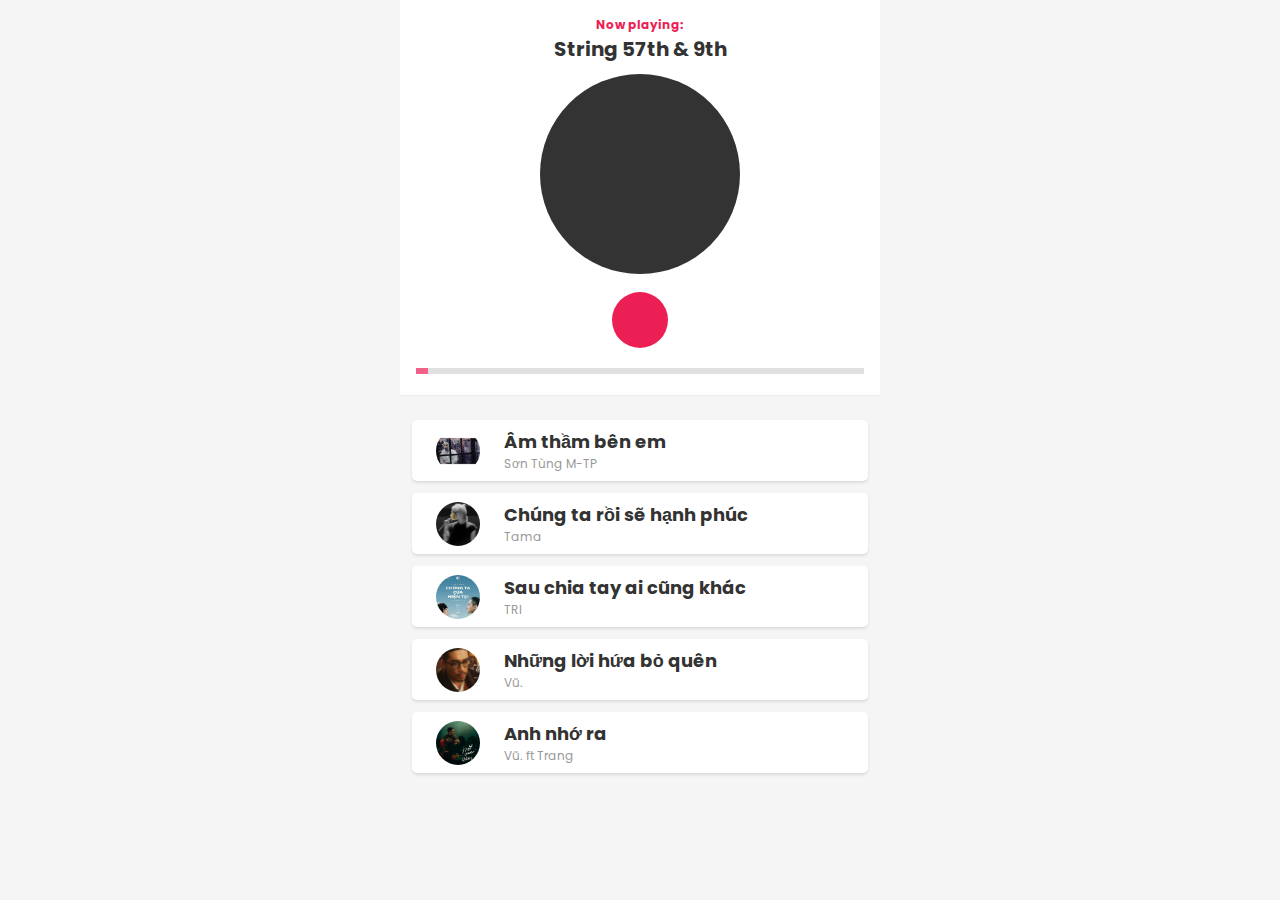
==== code_music_player/index.html @ 1160eea0 "Học tới chương làm bài tập thực thành, cụ thể là làm music_player" ====
<!DOCTYPE html>
<html lang="en">

<head>
    <meta charset="UTF-8">
    <meta name="viewport" content="width=device-width, initial-scale=1.0">
    <title>Music player</title>
    <link rel="stylesheet" href="https://cdnjs.cloudflare.com/ajax/libs/font-awesome/5.15.2/css/all.min.css"
        integrity="sha512-HK5fgLBL+xu6dm/Ii3z4xhlSUyZgTT9tuc/hSrtw6uzJOvgRr2a9jyxxT1ely+B+xFAmJKVSTbpM/CuL7qxO8w=="
        crossorigin="anonymous" />
    <link rel="preconnect" href="https://fonts.gstatic.com">
    <link href="https://fonts.googleapis.com/css2?family=Poppins:wght@300;400;600&display=swap" rel="stylesheet">
    <link rel="stylesheet" href="./style.css">
</head>

<body>
    <div class="player">
        <!-- Dashboard -->
        <div class="dashboard">
            <!-- Header -->
            <header>
                <h4>Now playing:</h4>
                <h2>String 57th & 9th</h2>
            </header>

            <!-- CD -->
            <div class="cd">
                <div class="cd-thumb"
                    style="background-image: url('https://i.ytimg.com/vi/jTLhQf5KJSc/maxresdefault.jpg')">
                </div>
            </div>

            <!-- Control -->
            <div class="control">
                <div class="btn btn-repeat">
                    <i class="fas fa-redo"></i>
                </div>
                <div class="btn btn-prev">
                    <i class="fas fa-step-backward"></i>
                </div>
                <div class="btn btn-toggle-play">
                    <i class="fas fa-pause icon-pause"></i>
                    <i class="fas fa-play icon-play"></i>
                </div>
                <div class="btn btn-next">
                    <i class="fas fa-step-forward"></i>
                </div>
                <div class="btn btn-random">
                    <i class="fas fa-random"></i>
                </div>
            </div>

            <input id="progress" class="progress" type="range" value="0" step="1" min="0" max="100">

            <audio id="audio" src=""></audio>
        </div>

        <!-- Playlist -->
        <div class="playlist">
            <div class="song">
                <div class="thumb"
                    style="background-image: url('https://i.ytimg.com/vi/jTLhQf5KJSc/maxresdefault.jpg')">
                </div>
                <div class="body">
                    <h3 class="title">Music name</h3>
                    <p class="author">Singer</p>
                </div>
                <div class="option">
                    <i class="fas fa-ellipsis-h"></i>
                </div>
            </div>
            <div class="song">
                <div class="thumb"
                    style="background-image: url('https://i.ytimg.com/vi/jTLhQf5KJSc/maxresdefault.jpg')">
                </div>
                <div class="body">
                    <h3 class="title">Music name</h3>
                    <p class="author">Singer</p>
                </div>
                <div class="option">
                    <i class="fas fa-ellipsis-h"></i>
                </div>
            </div>
            <div class="song">
                <div class="thumb"
                    style="background-image: url('https://i.ytimg.com/vi/jTLhQf5KJSc/maxresdefault.jpg')">
                </div>
                <div class="body">
                    <h3 class="title">Music name</h3>
                    <p class="author">Singer</p>
                </div>
                <div class="option">
                    <i class="fas fa-ellipsis-h"></i>
                </div>
            </div>
        </div>
    </div>

    <script src="./main.js"></script>
</body>

</html>
---- code_music_player/style.css ----
:root {
    --primary-color: #ec1f55;
    --text-color: #333;
}

* {
    padding: 0;
    margin: 0;
    box-sizing: inherit;
}

body {
    background-color: #f5f5f5;
}

html {
    box-sizing: border-box;
    font-family: "Poppins", sans-serif;
}

.player {
    position: relative;
    max-width: 480px;
    margin: 0 auto;
}

.player .icon-pause {
    display: none;
}

.player.playing .icon-pause {
    display: inline-block;
}

.player.playing .icon-play {
    display: none;
}

.dashboard {
    padding: 16px 16px 14px;
    background-color: #fff;
    position: fixed;
    top: 0;
    width: 100%;
    max-width: 480px;
    border-bottom: 1px solid #ebebeb;
}

/* HEADER */
header {
    text-align: center;
    margin-bottom: 10px;
}

header h4 {
    color: var(--primary-color);
    font-size: 12px;
}

header h2 {
    color: var(--text-color);
    font-size: 20px;
}

/* CD */
.cd {
    display: flex;
    margin: auto;
    width: 200px;
}

.cd-thumb {
    width: 100%;
    padding-top: 100%;
    border-radius: 50%;
    background-color: #333;
    background-size: cover;
    margin: auto;
}

/* CONTROL */
.control {
    display: flex;
    align-items: center;
    justify-content: space-around;
    padding: 18px 0 8px 0;
}

.control .btn {
    color: #666;
    padding: 18px;
    font-size: 18px;
}

.control .btn.active {
    color: var(--primary-color);
}

.control .btn-toggle-play {
    width: 56px;
    height: 56px;
    border-radius: 50%;
    font-size: 24px;
    color: #fff;
    display: flex;
    align-items: center;
    justify-content: center;
    background-color: var(--primary-color);
}

.progress {
    width: 100%;
    -webkit-appearance: none;
    height: 6px;
    background: #d3d3d3;
    outline: none;
    opacity: 0.7;
    -webkit-transition: 0.2s;
    transition: opacity 0.2s;
}

.progress::-webkit-slider-thumb {
    -webkit-appearance: none;
    appearance: none;
    width: 12px;
    height: 6px;
    background-color: var(--primary-color);
    cursor: pointer;
}

/* PLAYLIST */
.playlist {
    margin-top: 408px;
    padding: 12px;
}

.song {
    display: flex;
    align-items: center;
    margin-bottom: 12px;
    background-color: #fff;
    padding: 8px 16px;
    border-radius: 5px;
    box-shadow: 0 2px 3px rgba(0, 0, 0, 0.1);
}

.song.active {
    background-color: var(--primary-color);
}

.song:active {
    opacity: 0.8;
}

.song.active .option,
.song.active .author,
.song.active .title {
    color: #fff;
}

.song .thumb {
    width: 44px;
    height: 44px;
    border-radius: 50%;
    background-size: cover;
    margin: 0 8px;
}

.song .body {
    flex: 1;
    padding: 0 16px;
}

.song .title {
    font-size: 18px;
    color: var(--text-color);
}

.song .author {
    font-size: 12px;
    color: #999;
}

.song .option {
    padding: 16px 8px;
    color: #999;
    font-size: 18px;
}
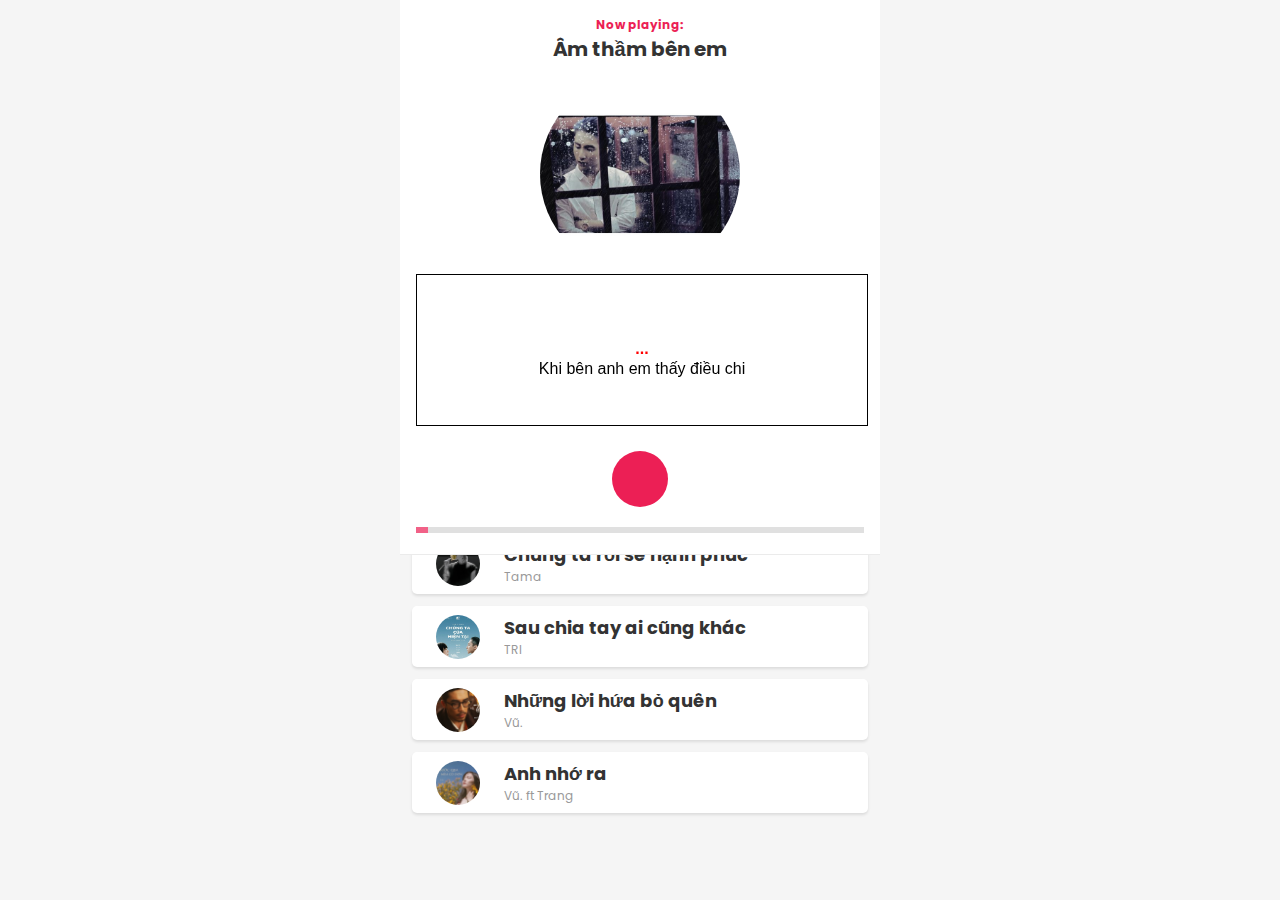
==== commit 93955212: "Làm được lyric nỗi bậc cho từng hàng" ====
--- a/code_music_player/index.html
+++ b/code_music_player/index.html
@@ -28,6 +28,10 @@
                 <div class="cd-thumb"
                     style="background-image: url('https://i.ytimg.com/vi/jTLhQf5KJSc/maxresdefault.jpg')">
                 </div>
+            </div>
+
+            <div>
+                <canvas id="myCanvas" width="450" height="150"  style="border:1px solid black;"></canvas>
             </div>
 
             <!-- Control -->
--- a/code_music_player/style.css
+++ b/code_music_player/style.css
@@ -130,7 +130,7 @@
 
 /* PLAYLIST */
 .playlist {
-    margin-top: 408px;
+    margin-top: 448px;
     padding: 12px;
 }
 
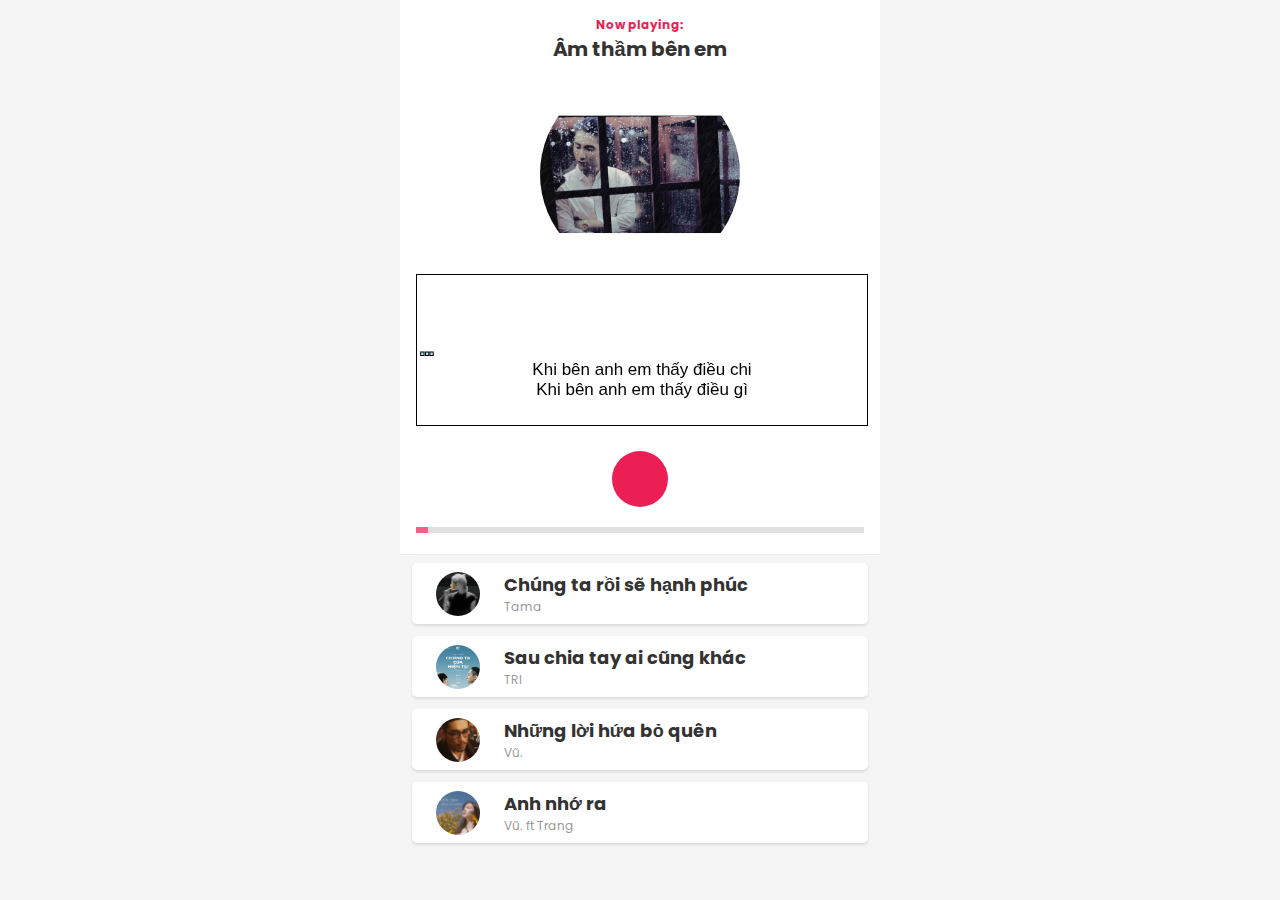
==== commit 72b908fc: "fix karaoke text rendering" ====
--- a/code_music_player/index.html
+++ b/code_music_player/index.html
@@ -5,6 +5,7 @@
     <meta charset="UTF-8">
     <meta name="viewport" content="width=device-width, initial-scale=1.0">
     <title>Music player</title>
+    <link rel="shortcut icon" href="#">
     <link rel="stylesheet" href="https://cdnjs.cloudflare.com/ajax/libs/font-awesome/5.15.2/css/all.min.css"
         integrity="sha512-HK5fgLBL+xu6dm/Ii3z4xhlSUyZgTT9tuc/hSrtw6uzJOvgRr2a9jyxxT1ely+B+xFAmJKVSTbpM/CuL7qxO8w=="
         crossorigin="anonymous" />
@@ -101,6 +102,7 @@
     </div>
 
     <script src="./main.js"></script>
+    <!-- <script src="./test.js"></script> -->
 </body>
 
 </html>--- a/code_music_player/style.css
+++ b/code_music_player/style.css
@@ -130,7 +130,7 @@
 
 /* PLAYLIST */
 .playlist {
-    margin-top: 448px;
+    margin-top: 478px;
     padding: 12px;
 }
 
